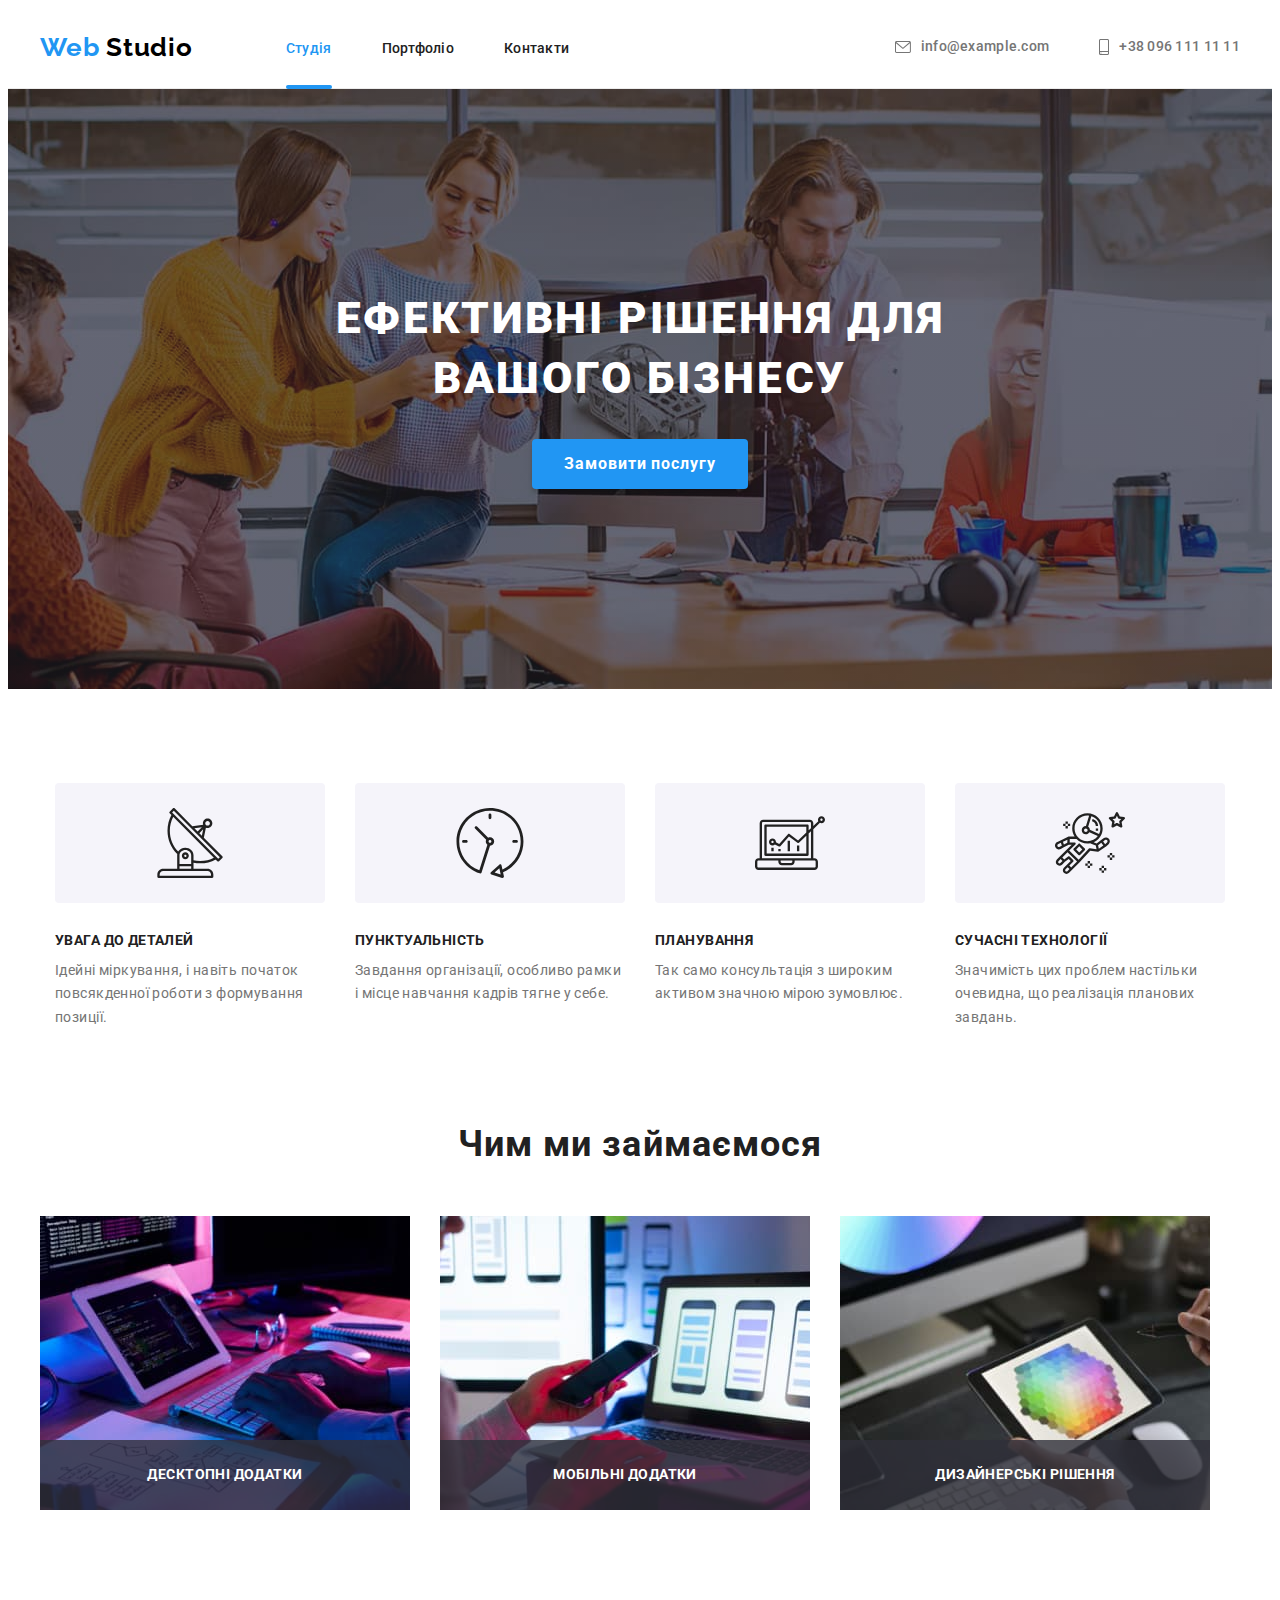
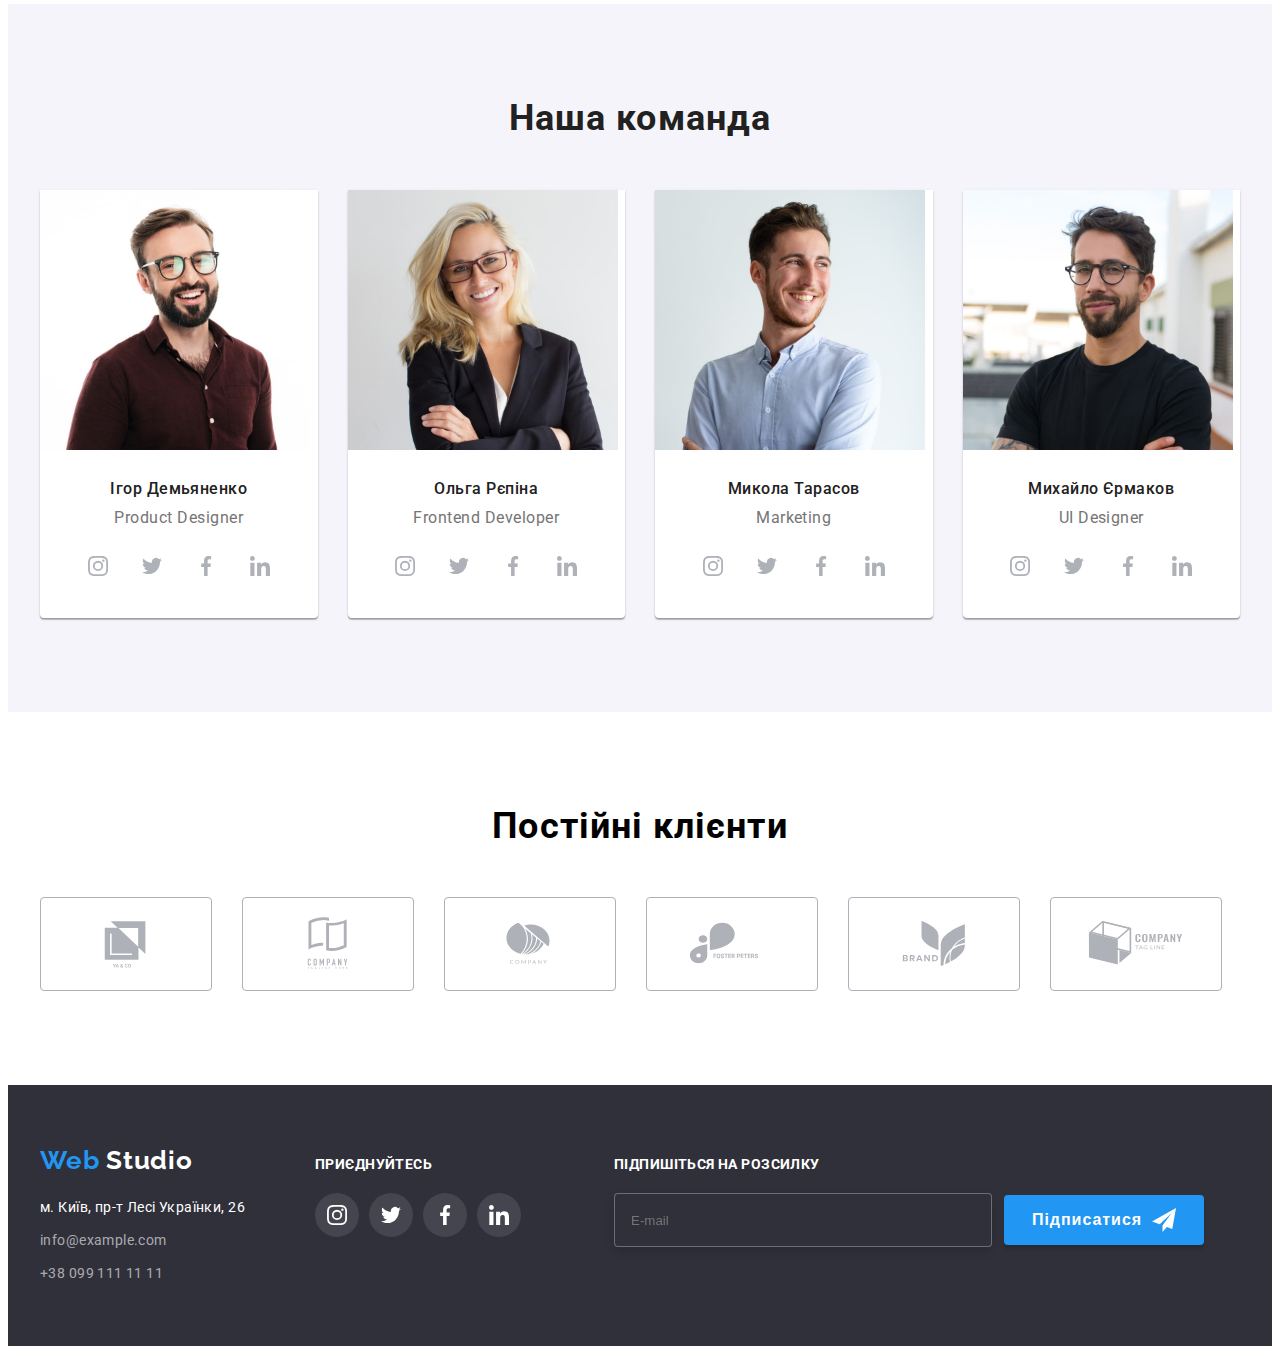
==== index.html @ 5a2a3f29 "for inspection" ====
<!DOCTYPE html>
<html lang="uk">
	<head>
		<meta charset="UTF-8" />
		<meta http-equiv="X-UA-Compatible" content="IE=edge" />
		<meta name="viewport" content="width=device-width, initial-scale=1.0" />
		<title>Головна</title>

		<!--Шрифти-->
		<link rel="preconnect" href="https://fonts.googleapis.com" />
		<link rel="preconnect" href="https://fonts.gstatic.com" crossorigin />
		<link
			href="https://fonts.googleapis.com/css2?family=Raleway:wght@700&family=Roboto:wght@400;500;700;900&display=swap"
			rel="stylesheet"
		/>

		<!-- Нормалізатор стилів modern-normalize -->
		<link
			rel="stylesheet"
			href="https://cdnjs.cloudflare.com/ajax/libs/modern-normalize/1.1.0/modern-normalize.min.css"
			integrity="sha512-wpPYUAdjBVSE4KJnH1VR1HeZfpl1ub8YT/NKx4PuQ5NmX2tKuGu6U/JRp5y+Y8XG2tV+wKQpNHVUX03MfMFn9Q=="
			crossorigin="anonymous"
			referrerpolicy="no-referrer"
		/>
		<link rel="stylesheet" href="https://cdnjs.cloudflare.com/ajax/libs/animate.css/4.1.1/animate.min.css" />
		<link href="https://unpkg.com/aos@2.3.1/dist/aos.css" rel="stylesheet" />

		<!--Кастомні стилі-->
		<link rel="stylesheet" href="./css/styles.css" />
	</head>
	<body>
		<!--Cекція header-->
		<header class="header">
			<div class="container">
				<a href="" class="header-logo link">
					Web
					<span class="header-colortext">Studio</span>
				</a>
				<nav class="header-nav">
					<ul class="header-list list">
						<li class="header-item">
							<a href="./index.html" class="header-link link current">Студія</a>
						</li>
						<li class="header-item">
							<a href="./portfolio.html" class="header-link link">Портфоліо</a>
						</li>
						<li class="header-item">
							<a href="" class="header-link link">Контакти</a>
						</li>
					</ul>
				</nav>
				<ul class="header-group list">
					<li class="header-group-item">
						<a href="mailto:info@example.com" class="header-contact link">
							<svg class="header-soc-icon" width="16" height="12">
								<use href="./images/about-4/icons.svg#icon-envelope"></use>
							</svg>
							info@example.com
						</a>
					</li>
					<li class="header-group-item">
						<a href="tell:+380961111111" class="header-tel link">
							<svg class="header-soc-icon" width="10" height="16">
								<use href="./images/about-4/icons.svg#icon-smartphone"></use>
							</svg>
							+38 096 111 11 11
						</a>
					</li>
				</ul>
			</div>
		</header>

		<!-- Блок унікального контенту на сторінці -->
		<main>
			<!--Cекція hero-->
			<section class="hero">
				<div class="container">
					<h1 class="hero-title">Ефективні рішення для вашого бізнесу</h1>
					<button type="button" class="hero-btn" data-modal-open>Замовити послугу</button>
				</div>
			</section>

			<!--Cекція about-->
			<section class="section about">
				<div class="container">
					<h2 class="visually-hidden">Обовязкові критерії компанії</h2>
					<ul class="about-list list">
						<li class="about-item">
							<a href="" class="about-soc-link link">
								<svg class="about-soc-icon" width="70" height="70">
									<use href="./images/about-4/icons.svg#icon-antenna"></use>
								</svg>
							</a>
							<h3 class="about-title">Увага до деталей</h3>
							<p class="about-text">Ідейні міркування, і навіть початок повсякденної роботи з формування позиції.</p>
						</li>
						<li class="about-item">
							<a href="" class="about-soc-link link">
								<svg class="about-soc-icon" width="70" height="70">
									<use href="./images/about-4/icons.svg#icon-clock"></use>
								</svg>
							</a>
							<h3 class="about-title">Пунктуальність</h3>
							<p class="about-text">Завдання організації, особливо рамки і місце навчання кадрів тягне у себе.</p>
						</li>
						<li class="about-item">
							<a href="" class="about-soc-link link">
								<svg class="about-soc-icon" width="70" height="70">
									<use href="./images/about-4/icons.svg#icon-diagram"></use>
								</svg>
							</a>
							<h3 class="about-title">Планування</h3>
							<p class="about-text">Так само консультація з широким активом значною мірою зумовлює.</p>
						</li>
						<li class="about-item">
							<a href="" class="about-soc-link link">
								<svg class="about-soc-icon" width="70" height="70">
									<use href="./images/about-4/icons.svg#icon-astronaut"></use>
								</svg>
							</a>
							<h3 class="about-title">Сучасні технології</h3>
							<p class="about-text">Значимість цих проблем настільки очевидна, що реалізація планових завдань.</p>
						</li>
					</ul>
				</div>
			</section>

			<!--Cекція employment-->
			<section class="section employment">
				<div class="container">
					<h2 class="employment-title title">Чим ми займаємося</h2>
					<ul class="employment-list list">
						<li class="employment-item">
							<img src="./images/about-1/img-1.jpg" alt="працює з ноутбуком" width="370" height="294" />
							<h3 class="employment-bottom-title">Десктопні додатки</h3>
						</li>
						<li class="employment-item">
							<img src="./images/about-1/img-2.jpg" alt="працює з ноутбуком і телефоном" width="370" height="294" />
							<h3 class="employment-bottom-title">Мобільні додатки</h3>
						</li>
						<li class="employment-item">
							<img src="./images/about-1/img-3.jpg" alt="працює з планшетом" width="370" height="294" />
							<h3 class="employment-bottom-title">Дизайнерські рішення</h3>
						</li>
					</ul>
				</div>
			</section>

			<!--Cекція portfolio-->
			<section class="section portfolio">
				<div class="container">
					<h2 class="portfolio-title title">Наша команда</h2>
					<ul class="portfolio-list list">
						<li class="portfolio-item">
							<img src="./images/about-2/img-1.jpg" alt="фото Ігора Демьяненка" width="270" height="260" />
							<div class="portfolio-conect">
								<h3 class="portfolio-title-name">Ігор Демьяненко</h3>
								<p class="portfolio-text">Product Designer</p>
								<ul class="portfolio-soc list">
									<li class="portfolio-soc-item">
										<a href="" class="portfolio-soc-link link">
											<svg class="portfolio-soc-icon" width="20" height="20">
												<use href="./images/about-4/icons.svg#icon-instagram"></use>
											</svg>
										</a>
									</li>
									<li class="portfolio-soc-item">
										<a href="" class="portfolio-soc-link link">
											<svg class="portfolio-soc-icon" width="20" height="20">
												<use href="./images/about-4/icons.svg#icon-twitter"></use>
											</svg>
										</a>
									</li>
									<li class="portfolio-soc-item">
										<a href="" class="portfolio-soc-link link">
											<svg class="portfolio-soc-icon" width="20" height="20">
												<use href="./images/about-4/icons.svg#icon-facebook"></use>
											</svg>
										</a>
									</li>
									<li class="portfolio-soc-item">
										<a href="" class="portfolio-soc-link link">
											<svg class="portfolio-soc-icon" width="20" height="20">
												<use href="./images/about-4/icons.svg#icon-linkedin"></use>
											</svg>
										</a>
									</li>
								</ul>
							</div>
						</li>
						<li class="portfolio-item">
							<img src="./images/about-2/img-2.jpg" alt="фото Ольги Рєпіної" width="270" height="260" />
							<div class="portfolio-conect">
								<h3 class="portfolio-title-name">Ольга Рєпіна</h3>
								<p class="portfolio-text">Frontend Developer</p>
								<ul class="portfolio-soc list">
									<li class="portfolio-soc-item">
										<a href="" class="portfolio-soc-link link">
											<svg class="portfolio-soc-icon" width="20" height="20">
												<use href="./images/about-4/icons.svg#icon-instagram"></use>
											</svg>
										</a>
									</li>
									<li class="portfolio-soc-item">
										<a href="" class="portfolio-soc-link link">
											<svg class="portfolio-soc-icon" width="20" height="20">
												<use href="./images/about-4/icons.svg#icon-twitter"></use>
											</svg>
										</a>
									</li>
									<li class="portfolio-soc-item">
										<a href="" class="portfolio-soc-link link">
											<svg class="portfolio-soc-icon" width="20" height="20">
												<use href="./images/about-4/icons.svg#icon-facebook"></use>
											</svg>
										</a>
									</li>
									<li class="portfolio-soc-item">
										<a href="" class="portfolio-soc-link link">
											<svg class="portfolio-soc-icon" width="20" height="20">
												<use href="./images/about-4/icons.svg#icon-linkedin"></use>
											</svg>
										</a>
									</li>
								</ul>
							</div>
						</li>
						<li class="portfolio-item">
							<img src="./images/about-2/img-3.jpg" alt="фото Миколи Тарасова" width="270" height="260" />
							<div class="portfolio-conect">
								<h3 class="portfolio-title-name">Микола Тарасов</h3>
								<p class="portfolio-text">Marketing</p>
								<ul class="portfolio-soc list">
									<li class="portfolio-soc-item">
										<a href="" class="portfolio-soc-link link">
											<svg class="portfolio-soc-icon" width="20" height="20">
												<use href="./images/about-4/icons.svg#icon-instagram"></use>
											</svg>
										</a>
									</li>
									<li class="portfolio-soc-item">
										<a href="" class="portfolio-soc-link link">
											<svg class="portfolio-soc-icon" width="20" height="20">
												<use href="./images/about-4/icons.svg#icon-twitter"></use>
											</svg>
										</a>
									</li>
									<li class="portfolio-soc-item">
										<a href="" class="portfolio-soc-link link">
											<svg class="portfolio-soc-icon" width="20" height="20">
												<use href="./images/about-4/icons.svg#icon-facebook"></use>
											</svg>
										</a>
									</li>
									<li class="portfolio-soc-item">
										<a href="" class="portfolio-soc-link link">
											<svg class="portfolio-soc-icon" width="20" height="20">
												<use href="./images/about-4/icons.svg#icon-linkedin"></use>
											</svg>
										</a>
									</li>
								</ul>
							</div>
						</li>
						<li class="portfolio-item">
							<img src="./images/about-2/img-4.jpg" alt="фото Михайла Єрмакова" width="270" height="260" />
							<div class="portfolio-conect">
								<h3 class="portfolio-title-name">Михайло Єрмаков</h3>
								<p class="portfolio-text">UI Designer</p>
								<ul class="portfolio-soc list">
									<li class="portfolio-soc-item">
										<a href="" class="portfolio-soc-link link">
											<svg class="portfolio-soc-icon" width="20" height="20">
												<use href="./images/about-4/icons.svg#icon-instagram"></use>
											</svg>
										</a>
									</li>
									<li class="portfolio-soc-item">
										<a href="" class="portfolio-soc-link link">
											<svg class="portfolio-soc-icon" width="20" height="20">
												<use href="./images/about-4/icons.svg#icon-twitter"></use>
											</svg>
										</a>
									</li>
									<li class="portfolio-soc-item">
										<a href="" class="portfolio-soc-link link">
											<svg class="portfolio-soc-icon" width="20" height="20">
												<use href="./images/about-4/icons.svg#icon-facebook"></use>
											</svg>
										</a>
									</li>
									<li class="portfolio-soc-item">
										<a href="" class="portfolio-soc-link link">
											<svg class="portfolio-soc-icon" width="20" height="20">
												<use href="./images/about-4/icons.svg#icon-linkedin"></use>
											</svg>
										</a>
									</li>
								</ul>
							</div>
						</li>
					</ul>
				</div>
			</section>

			<!--Cекція customers-->
			<section class="section customers">
				<div class="container">
					<h2 class="customers-title title">Постійні клієнти</h2>
					<ul class="customers-list list">
						<li class="customers-item">
							<a href="" class="customers-soc-link link">
								<svg class="customers-soc-icon" width="106" height="60">
									<use href="./images/about-4/icons.svg#icon-Logo-1"></use>
								</svg>
							</a>
						</li>
						<li class="customers-item">
							<a href="" class="customers-soc-link link">
								<svg class="customers-soc-icon" width="106" height="60">
									<use href="./images/about-4/icons.svg#icon-Logo-2"></use>
								</svg>
							</a>
						</li>
						<li class="customers-item">
							<a href="" class="customers-soc-link link">
								<svg class="customers-soc-icon" width="106" height="60">
									<use href="./images/about-4/icons.svg#icon-Logo-3"></use>
								</svg>
							</a>
						</li>
						<li class="customers-item">
							<a href="" class="customers-soc-link link">
								<svg class="customers-soc-icon" width="106" height="60">
									<use href="./images/about-4/icons.svg#icon-Logo-4"></use>
								</svg>
							</a>
						</li>
						<li class="customers-item">
							<a href="" class="customers-soc-link link">
								<svg class="customers-soc-icon" width="106" height="60">
									<use href="./images/about-4/icons.svg#icon-Logo-5"></use>
								</svg>
							</a>
						</li>
						<li class="customers-item">
							<a href="" class="customers-soc-link link">
								<svg class="customers-soc-icon" width="106" height="60">
									<use href="./images/about-4/icons.svg#icon-Logo-6"></use>
								</svg>
							</a>
						</li>
					</ul>
				</div>
			</section>
		</main>

		<!--Cекція footer-->
		<footer class="footer">
			<div class="container">
				<div class="footer-conect">
					<a href="" class="footer-logo link">
						Web
						<span class="footer-colortext">Studio</span>
					</a>
					<address class="footer-address">
						<ul class="footer-list list">
							<li class="footer-item">
								<a href="" class="footer-link link">м. Київ, пр-т Лесі Українки, 26</a>
							</li>
							<li class="footer-item">
								<a href="mailto:info@example.com" class="footer-contact link">info@example.com</a>
							</li>
							<li class="footer-item">
								<a href="tel:+380991111111" class="footer-contact link">+38 099 111 11 11</a>
							</li>
						</ul>
					</address>
				</div>
				<div class="footer-soc">
					<h3 class="footer-soc-title">Приєднуйтесь</h3>
					<ul class="footer-soc-list list">
						<li class="footer-soc-item">
							<a href="" class="footer-soc-link link">
								<svg class="footer-soc-icon" width="20" height="20">
									<use href="./images/about-4/icons.svg#icon-instagram"></use>
								</svg>
							</a>
						</li>
						<li class="footer-soc-item">
							<a href="" class="footer-soc-link link">
								<svg class="footer-soc-icon" width="20" height="20">
									<use href="./images/about-4/icons.svg#icon-twitter"></use>
								</svg>
							</a>
						</li>
						<li class="footer-soc-item">
							<a href="" class="footer-soc-link link">
								<svg class="footer-soc-icon" width="20" height="20">
									<use href="./images/about-4/icons.svg#icon-facebook"></use>
								</svg>
							</a>
						</li>
						<li class="footer-soc-item">
							<a href="" class="footer-soc-link link">
								<svg class="footer-soc-icon" width="20" height="20">
									<use href="./images/about-4/icons.svg#icon-linkedin"></use>
								</svg>
							</a>
						</li>
					</ul>
				</div>
				<div class="footer-subscription">
					<h2 class="footer-subscription-title">Підпишіться на розсилку</h2>
					<div class="footer-subscription-form">
						<label class="footer-subscription-lable" for="user-email"></label>
						<input
							class="footer-subscription-input"
							type="email"
							name="user-email"
							id="user-email"
							placeholder="E-mail"
						/>
						<button class="footer-subscription-button" type="submit">
							Підписатися
							<svg class="footer-subscription-icon" width="24" height="24">
								<use href="./images/about-4/icons.svg#icon-send"></use>
							</svg>
						</button>
					</div>
				</div>
			</div>
		</footer>
		<div class="backdrop is-hidden " data-modal>
			<div class="modal">
				<button type="button" class="modal-close" data-modal-close>
					<svg class="modal-soc-icon" width="18" height="18">
						<use href="./images/about-4/icons.svg#icon-close"></use>
					</svg>
				</button>
				<p class="modal-title">Залиште свої дані, ми вам передзвонимо</p>
				<form class="modal-form">
					<div class="input-field">
						<label class="input-title">Ім'я</label>
						<div class="input-wrap">
							<input type="name" class="form-input" name="user-name" />
							<svg class="input-icon" width="18" height="18">
								<use href="./images/about-4/icons.svg#icon-person"></use>
							</svg>
						</div>
					</div>
					<div class="input-field">
						<label class="input-title">Телефон</label>
						<div class="input-wrap">
							<input type="tel" class="form-input" name="user-tel" />
							<svg class="input-icon" width="18" height="18">
								<use href="./images/about-4/icons.svg#icon-phone"></use>
							</svg>
						</div>
					</div>
					<div class="input-field">
						<label class="input-title">Пошта</label>
						<div class="input-wrap">
							<input type="email" class="form-input" name="user-email" />
							<svg class="input-icon" width="18" height="18">
								<use href="./images/about-4/icons.svg#icon-email"></use>
							</svg>
						</div>
					</div>
					<div class="input-field">
						<label for="user-comment" class="input-title">Коментар</label>
						<textarea name="user-comment" id="user-comment" class="modal-text" placeholder="Введіть текст"></textarea>
					</div>
					<div class="input-field">
						<input
							type="checkbox"
							name="user-policy"
							value="true"
							id="user-policy"
							class="input-check visually-hidden"
						/>
						<label for="user-policy" class="check-text">
							<span>
								<svg class="check-icon" width="16" height="15">
									<use href="./images/about-4/icons.svg#icon-vector"></use>
								</svg>
							</span>
							Погоджуюся з розсилкою та приймаю
							<a class="modal-checkbox-link" href="">Умови договору</a>
						</label>
					</div>
					<button type="submit" class="form-btn">Відправити</button>
				</form>
			</div>
		</div>
		<script src="https://unpkg.com/aos@2.3.1/dist/aos.js"></script>
		<script>
			AOS.init();
		</script>
		<script src="./js/modal.js"></script>
	</body>
</html>
---- css/styles.css ----
:root {
	--main-title-color: #212121;
	--main-text-color: #757575;
	--main-contact-color: #757575;
	--main-tel-color: #757575;
	--main-logo-color: #2196f3;
	--main-color: #ffffff;
	--fill-color: #ffffff;
	--hover-focus-color: #2196f3;
	--hero-footer-background-color: #2f303a;
	--typical-lh: 1.14;
	--transition: 250ms cubic-bezier(0.4, 0, 0.2, 1);
}

p,
h1,
h2,
h3,
h4,
h5,
h6 {
	margin: 0;
}

ul {
	margin: 0;
	padding-left: 0;
}

button {
	cursor: pointer;
}

address {
	font-style: normal;
}
img {
	display: block;
	max-width: 100%;
	height: auto;
}

body {
	font-family: "Roboto", sans-serif;
}

.list {
	list-style: none;
}

.link {
	text-decoration: none;
}

.container {
	width: 1200px;
	padding-left: 15px;
	padding-right: 15px;
	margin-left: auto;
	margin-right: auto;
	/* outline: 2px solid red; */
}

.visually-hidden {
	position: absolute;
	white-space: nowrap;
	width: 1px;
	height: 1px;
	overflow: hidden;
	border: 0;
	padding: 0;
	clip: rect(0 0 0 0);
	clip-path: inset(50%);
	margin: -1px;
}

.title {
	font-weight: 700;
	font-size: 36px;
	line-height: 1.16;
	text-align: center;
	letter-spacing: 0.03em;
}

.section {
	padding-top: 94px;
	padding-bottom: 94px;
}

/* ----------------Секція header------------ */

.header {
	padding-top: 24px;
	padding-bottom: 25px;
	border-bottom: 1px solid #ececec;
}

.header-list {
	display: flex;
	column-gap: 50px;
}

.header .container {
	display: flex;
	align-items: center;
}

.header-group {
	display: flex;
	margin-left: auto;
}

.header-logo {
	font-family: "Raleway", sans-serif;
	font-weight: 700;
	font-size: 26px;
	line-height: 1.19;
	letter-spacing: 0.03em;
	color: var(--main-logo-color);
	margin-right: 93px;
}

.header-colortext {
	color: #000000;
}

.header-link {
	font-weight: 500;
	font-size: 14px;
	line-height: var(--typical-lh);
	letter-spacing: 0.02em;
	color: #212121;
	transition: color var(--transition);
	padding-bottom: 32px;
	padding-top: 32px;
	position: relative;
}

.current {
	color: #2196f3;
}

.header-link.current::after {
	content: "";
	position: absolute;
	width: 100%;
	height: 4px;
	background-color: #2196f3;
	border-radius: 2px;
	display: block;
	left: 0;
	bottom: -1px;
}

.header-contact {
	font-weight: 500;
	font-size: 14px;
	line-height: var(--typical-lh);
	letter-spacing: 0.02em;
	color: var(--main-contact-color);
	display: flex;
	align-items: center;
	transition: color var(--transition);
}

.header-tel {
	font-weight: 500;
	font-size: 14px;
	line-height: var(--typical-lh);
	letter-spacing: 0.02em;
	color: var(--main-tel-color);
	display: flex;
	align-items: center;
	transition: color var(--transition);
}

.header-group-item:not(:last-child) {
	margin-right: 50px;
}

.header-link:hover,
.header-link:focus {
	color: var(--hover-focus-color);
}

.header-contact:hover,
.header-contact:focus {
	color: var(--hover-focus-color);
}

.header-contact:hover .header-soc-icon,
.header-contact:focus .header-soc-icon {
	fill: currentColor;
}

.header-tel:hover,
.header-tel:focus {
	color: var(--hover-focus-color);
}

.header-tel:hover .header-soc-icon,
.header-tel:focus .header-soc-icon {
	fill: currentColor;
}

.header-soc-icon {
	margin-right: 10px;
	fill: var(--main-contact-color);
}

/* --------------Секція hero------------- */

.hero {
	background-image: linear-gradient(rgba(47, 48, 58, 0.4), rgba(47, 48, 58, 0.4)), url(../images/about-4/Img.jpg);
	background-repeat: no-repeat;
	background-position: center;
	background-size: cover;
	max-width: 1600px;
	margin: 0 auto;
	padding-top: 200px;
	padding-bottom: 200px;
}

.hero-title {
	font-weight: 900;
	font-size: 44px;
	line-height: 1.36;
	text-align: center;
	letter-spacing: 0.06em;
	text-transform: uppercase;
	color: var(--main-color);
	max-width: 696px;
	margin: 0 auto;
}

.hero-btn {
	min-width: 216px;
	height: 50px;
	font-family: inherit;
	font-weight: 700;
	font-size: 16px;
	line-height: 1.88;
	display: flex;
	align-items: center;
	text-align: center;
	letter-spacing: 0.06em;
	color: var(--main-color);
	background-color: #2196f3;
	cursor: pointer;
	display: block;
	margin: 0 auto;
	margin-top: 30px;
	box-shadow: 0px 4px 4px rgba(0, 0, 0, 0.15);
	border-radius: 4px;
	border: transparent;
}

/* --------------Cекція about------------- */

.about-list {
	display: flex;
	column-gap: 30px;
}

.about-soc-link {
	width: 270px;
	height: 120px;
	border-radius: 4px;
	background-color: #f5f4fa;
	display: flex;
	align-items: center;
	justify-content: center;
}

.about-soc-icon {
	fill: #212121;
}

.about-list {
	display: flex;
	justify-content: center;
}

.about-title {
	font-weight: 700;
	font-size: 14px;
	line-height: var(--typical-lh);
	letter-spacing: 0.03em;
	text-transform: uppercase;
	color: var(--main-title-color);
	margin-bottom: 10px;
	margin-top: 30px;
}

.about-text {
	font-size: 14px;
	line-height: 1.71;
	letter-spacing: 0.03em;
	color: var(--main-text-color);
}

.about-item {
	max-width: 270px;
}

/* -----------Cекція employment------------ */

.employment-list {
	display: flex;
	column-gap: 30px;
}

.employment {
	padding-top: 0;
}

.employment-title {
	color: var(--main-title-color);
	margin-bottom: 50px;
}

.employment-item {
	position: relative;
}

.employment-bottom-title {
	font-weight: 700;
	font-size: 14px;
	line-height: 1.14;
	letter-spacing: 0.03em;
	text-transform: uppercase;
	color: var(--main-color);
	bottom: 0;
	position: absolute;
	width: 370px;
	height: 70px;
	background-color: rgba(47, 48, 58, 0.8);
	display: flex;
	align-items: center;
	justify-content: center;
}

/* -----------Cекція portfolio--------- */

.portfolio {
	background-color: #f5f4fa;
	max-width: 1600px;
	margin: 0 auto;
}

.portfolio-title {
	color: var(--main-title-color);
	margin-bottom: 50px;
}

.portfolio-list {
	display: flex;
	column-gap: 30px;
}

.portfolio-item {
	width: calc((100% - 30px) / 4);
	border-radius: 0px 0px 4px 4px;
	box-shadow: 0px 1px 3px rgba(0, 0, 0, 0.12), 0px 1px 1px rgba(0, 0, 0, 0.14), 0px 2px 1px rgba(0, 0, 0, 0.2);
	background-color: #ffffff;
}

.portfolio-conect {
	padding-top: 30px;
	padding-bottom: 30px;
}

.portfolio-title-name {
	font-weight: 500;
	font-size: 16px;
	line-height: 1.18;
	text-align: center;
	letter-spacing: 0.03em;
	color: var(--main-title-color);
}

.portfolio-text {
	font-size: 16px;
	line-height: 1.18;
	text-align: center;
	letter-spacing: 0.03em;
	color: var(--main-text-color);
	margin-top: 10px;
	margin-bottom: 16px;
}

.portfolio-soc {
	display: flex;
	justify-content: center;
	gap: 10px;
}

.portfolio-soc-link {
	width: 44px;
	height: 44px;
	border-radius: 50%;
	background-color: #ffffff;
	display: flex;
	align-items: center;
	justify-content: center;
	transition: background-color var(--transition);
}

.portfolio-soc-icon {
	fill: #afb1b8;
	transition: fill var(--transition);
}

.portfolio-soc-link:hover,
.portfolio-soc-link:focus {
	background-color: #2196f3;
}

.portfolio-soc-link:hover .portfolio-soc-icon,
.portfolio-soc-link:focus .portfolio-soc-icon {
	fill: var(--fill-color);
}

/* ----------------Секція customers-------------- */

.customers-title {
	margin-bottom: 50px;
}

.customers-list {
	display: flex;
}

.customers-item:not(:last-child) {
	margin-right: 30px;
}

.customers-soc-link {
	width: 170px;
	height: 92px;
	border: 1px solid #afb1b8;
	border-radius: 4px;
	display: flex;
	align-items: center;
	justify-content: center;
	transition: border-color var(--transition);
}

.customers-soc-link:hover,
.customers-soc-link:focus {
	border-color: var(--hover-focus-color);
}

.customers-soc-icon {
	fill: #afb1b8;
	transition: fill var(--transition);
}

.customers-soc-link:hover .customers-soc-icon,
.customers-soc-link:focus .customers-soc-icon {
	fill: var(--hover-focus-color);
}

/* ----------------Cекція footer------------------- */

.footer {
	background-color: var(--hero-footer-background-color);
	padding-top: 60px;
	padding-bottom: 60px;
}

.footer .container {
	display: flex;
	align-items: baseline;
}

.footer-logo {
	font-family: "Raleway", sans-serif;
	font-weight: 700;
	font-size: 26px;
	line-height: 1.19;
	letter-spacing: 0.03em;
	color: var(--main-logo-color);
}

.footer-colortext {
	color: var(--main-color);
}

.footer-address {
	font-style: normal;
}

.footer-link {
	font-size: 14px;
	line-height: 1.71;
	letter-spacing: 0.03em;
	color: var(--main-color);
}

.footer-contact {
	font-size: 14px;
	line-height: 1.71;
	letter-spacing: 0.03em;
	color: rgba(255, 255, 255, 0.6);
}

.footer-item {
	margin-top: 20px;
}

.footer-item:not(:first-child) {
	margin-top: 9px;
}

.footer-soc {
	margin-left: 70px;
}

.footer-soc-title {
	font-weight: 700;
	font-size: 14px;
	line-height: 1.14;
	letter-spacing: 0.03em;
	text-transform: uppercase;
	color: var(--main-color);
	margin-bottom: 20px;
}

.footer-soc-list {
	display: flex;
	justify-content: center;
	gap: 10px;
}

.footer-soc-link {
	width: 44px;
	height: 44px;
	border-radius: 50%;
	background-color: rgba(255, 255, 255, 0.1);
	display: flex;
	align-items: center;
	justify-content: center;
	transition: background-color var(--transition);
}

.footer-soc-icon {
	fill: var(--fill-color);
	transition: fill var(--transition);
}

.footer-soc-link:hover,
.footer-soc-link:focus {
	background-color: #2196f3;
}

.footer-soc-link:hover .footer-soc-icon,
.footer-soc-link:focus .footer-soc-icon {
	fill: var(--fill-color);
}

.footer-subscription {
	margin-left: 93px;
}

.footer-subscription-title {
	font-weight: 700;
	font-size: 14px;
	line-height: 1.14;
	letter-spacing: 0.03em;
	text-transform: uppercase;
	color: var(--main-color);
	margin-bottom: 20px;
}

.footer-subscription-input {
	width: 358px;
	height: 50px;
	border: 1px solid rgba(255, 255, 255, 0.3);
	filter: drop-shadow(0px 4px 4px rgba(0, 0, 0, 0.15));
	border-radius: 4px;
	background-color: #2f303a;
	padding-left: 16px;
}

.footer-subscription-input:focus {
	outline-color: #2196f3;
}

.footer-subscription-form {
	display: flex;
	align-items: center;
	justify-content: center;
}

.footer-subscription-button {
	width: 200px;
	height: 50px;
	background-color: #2196f3;
	font-weight: 700;
	font-size: 16px;
	line-height: 1.88;
	letter-spacing: 0.06em;
	color: var(--main-color);
	border: transparent;
	border-radius: 4px;
	box-shadow: 0px 4px 4px rgba(0, 0, 0, 0.15);
	margin-left: 12px;
	display: flex;
	align-items: center;
	justify-content: center;
}

.footer-subscription-icon {
	fill: var(--fill-color);
	margin-left: 10px;
}

/* -----------------Портфоліо (другий макет)------------ */

.filter-btn {
	font-weight: 500;
	font-size: 16px;
	line-height: 1.62;
	text-align: center;
	letter-spacing: 0.03em;
	color: #212121;
	border: transparent;
	border-radius: 4px;
	padding: 6px 22px;
	transition: background-color var(--transition), color var(--transition), box-shadow var(--transition);
}

.filter-btn:hover,
.filter-btn:focus {
	background-color: #2196f3;
	color: var(--fill-color);
	box-shadow: 0px 3px 1px rgba(0, 0, 0, 0.1), 0px 1px 2px rgba(0, 0, 0, 0.08), 0px 2px 2px rgba(0, 0, 0, 0.12);
}

.gallery-title {
	font-weight: 700;
	font-size: 18px;
	line-height: 2;
	letter-spacing: 0.06em;
	color: var(--main-title-color);
}

.gallery-text {
	font-size: 16px;
	line-height: 1.88;
	letter-spacing: 0.03em;
	color: var(--main-text-color);
	margin-top: 4px;
}

.filter {
	display: flex;
	flex-wrap: wrap;
	gap: 8px;
	justify-content: center;
	margin-bottom: 50px;
}

.gallery {
	display: flex;
	flex-wrap: wrap;
	gap: 30px;
}

.gallery-link:hover,
.gallery-link:focus {
	box-shadow: 0px 1px 1px rgba(0, 0, 0, 0.12), 0px 4px 4px rgba(0, 0, 0, 0.06), 1px 4px 6px rgba(0, 0, 0, 0.16);
}

.gallery-link {
	display: block;
	transition: box-shadow var(--transition);
}

.gallery-content {
	padding: 20px 24px 20px 24px;
	border: 1px solid #eeeeee;
}

.gallery-link:hover .gallery-top-text,
.gallery-link:focus .gallery-top-text {
	transform: translateY(0);
}

.gallery-top-wrap {
	position: relative;
	overflow: hidden;
}

.gallery-top-text {
	font-weight: 400;
	font-size: 18px;
	line-height: 1.56;
	letter-spacing: 0.03em;
	color: var(--main-color);
	background-color: rgba(33, 150, 243, 0.9);
	position: absolute;
	top: 0;
	left: 0;
	padding: 63px 24px;
	transform: translateY(100%);
	transition: transform var(--transition);
}

/* -------------- Модальне вікно -----------------------*/

.backdrop {
	position: fixed;
	top: 0;
	width: 100%;
	height: 100%;
	background-color: rgba(0, 0, 0, 0.2);
	transition: opacity 500ms linear, visibility 500ms;
}

.modal {
	position: absolute;
	width: 528px;
	height: 581px;
	left: 50%;
	top: 50%;
	transform: translate(-50%, -50%);
	background-color: #ffffff;
	border-radius: 4px;
	box-shadow: 0px 1px 3px rgba(0, 0, 0, 0.12), 0px 1px 1px rgba(0, 0, 0, 0.14), 0px 2px 1px rgba(0, 0, 0, 0.2);
	padding: 40px 39px 40px 41px;
}

.modal-close {
	position: absolute;
	right: 8px;
	top: 8px;
	width: 30px;
	height: 30px;
	border: 1px solid rgba(0, 0, 0, 0.1);
	border-radius: 50%;
	background-color: transparent;
	display: flex;
	align-items: center;
	justify-content: center;
}

.modal-title {
	font-weight: 700;
	font-size: 20px;
	line-height: 1.15;
	text-align: center;
	letter-spacing: 0.03em;
	color: #212121;
	margin-bottom: 12px;
}

.input-title {
	font-weight: 400;
	font-size: 12px;
	line-height: 1.16;
	letter-spacing: 0.01em;
	color: #757575;
	display: block;
	margin-bottom: 4px;
}

.input-field {
	margin-bottom: 10px;
}

.input-wrap {
	position: relative;
}

.form-input {
	width: 100%;
	height: 40px;
	border: 1px solid rgba(33, 33, 33, 0.2);
	border-radius: 4px;
	font-size: 12px;
	padding-left: 42px;
}

.form-input:hover,
.form-input:focus {
	outline-color: #2196f3;
	cursor: pointer;
}

.form-input:hover + .input-icon,
.form-input:focus + .input-icon {
	fill: #2196f3;
	transition: var(--transition);
}

.input-icon {
	position: absolute;
	left: 12px;
	top: 50%;
	transform: translateY(-50%);
}

.modal-text {
	width: 448px;
	height: 120px;
	border: 1px solid rgba(33, 33, 33, 0.2);
	border-radius: 4px;
	font-weight: 400;
	font-size: 12px;
	line-height: 1.16;
	letter-spacing: 0.01em;
	color: rgba(117, 117, 117, 0.5);
	padding: 12px 16px;
	resize: none;
}

.modal-text:hover,
.modal-text:focus {
	outline-color: #2196f3;
	cursor: pointer;
}

.check-text {
	font-size: 14px;
	line-height: 1.71;
	letter-spacing: 0.03em;
	color: #757575;
	display: flex;
	align-items: center;
}

.check-text:hover {
	cursor: pointer;
}

.check-text span {
	width: 16px;
	height: 15px;
	border: 2px solid #212121;
	border-radius: 3px;
	margin-right: 8px;
	display: flex;
	align-items: center;
	justify-content: center;
	transition: background-color var(--transition), border-color var(--transition);
}

.check-icon {
	fill: transparent;
	transition: fill var(--transition);
}

.modal-checkbox {
	display: block;
	align-items: center;
	justify-content: center;
}

.modal-checkbox-link {
	font-weight: 400;
	font-size: 14px;
	line-height: 1.71;
	letter-spacing: 0.03em;
	margin-left: 5px;
	color: #2196f3;
}

.input-check:checked + .check-text span {
	background-color: #2196f3;
	border-color: #2196f3;
	border: none;
}

.input-check:checked + .check-text .check-icon {
	fill: var(--main-color);
}

.input-check:focus + .check-text span {
	border-color: #2196f3;
}

.form-btn {
	width: 200px;
	height: 50px;
	font-weight: 700;
	letter-spacing: 0.06em;
	color: var(--main-color);
	background-color: #188ce8;
	border-radius: 4px;
	box-shadow: 0px 4px 4px rgba(0, 0, 0, 0.15);
	border: transparent;
	display: block;
	margin: 0 auto;
}

.is-hidden {
	opacity: 0;
	visibility: hidden;
	pointer-events: none;
}

.no-scroll {
	overflow: hidden;
}

.modal-soc-icon {
	fill: #000000;
}

.modal-soc-icon:hover,
.modal-soc-icon:focus {
	fill: var(--hover-focus-color);
}
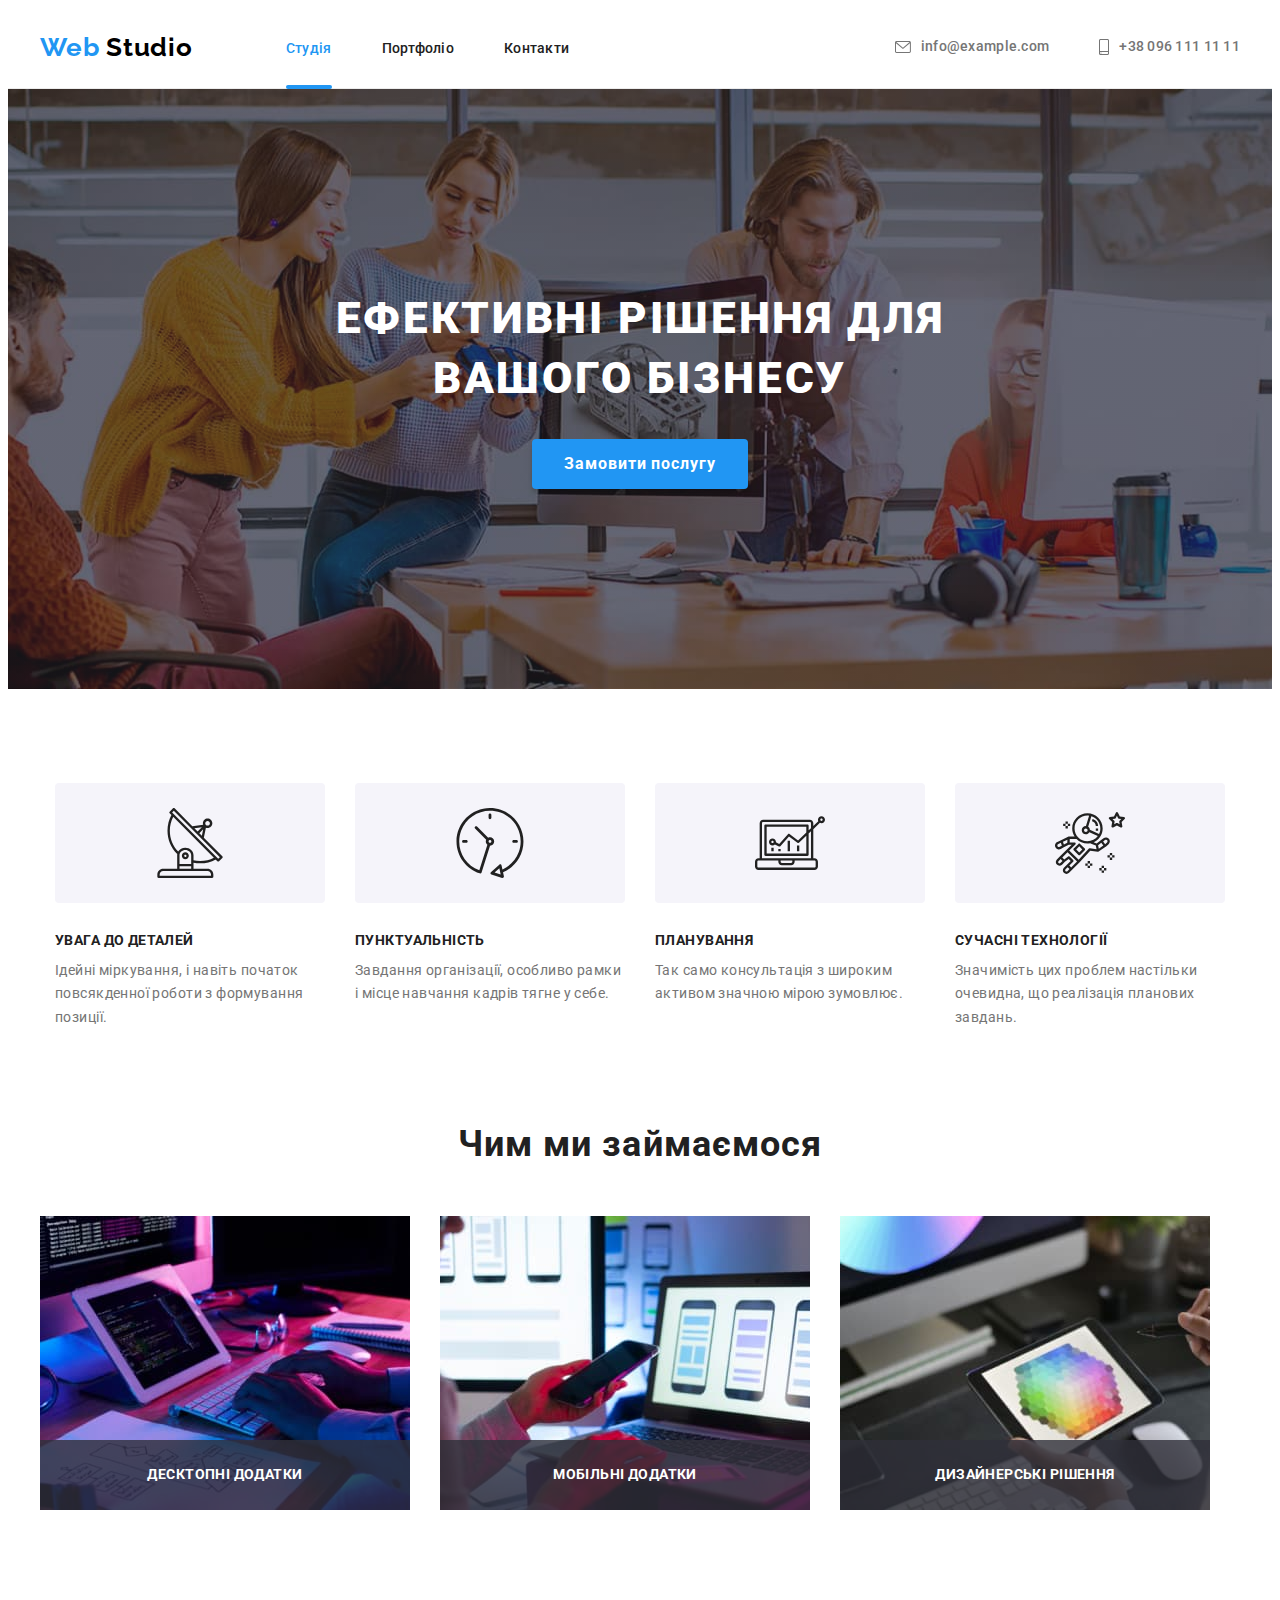
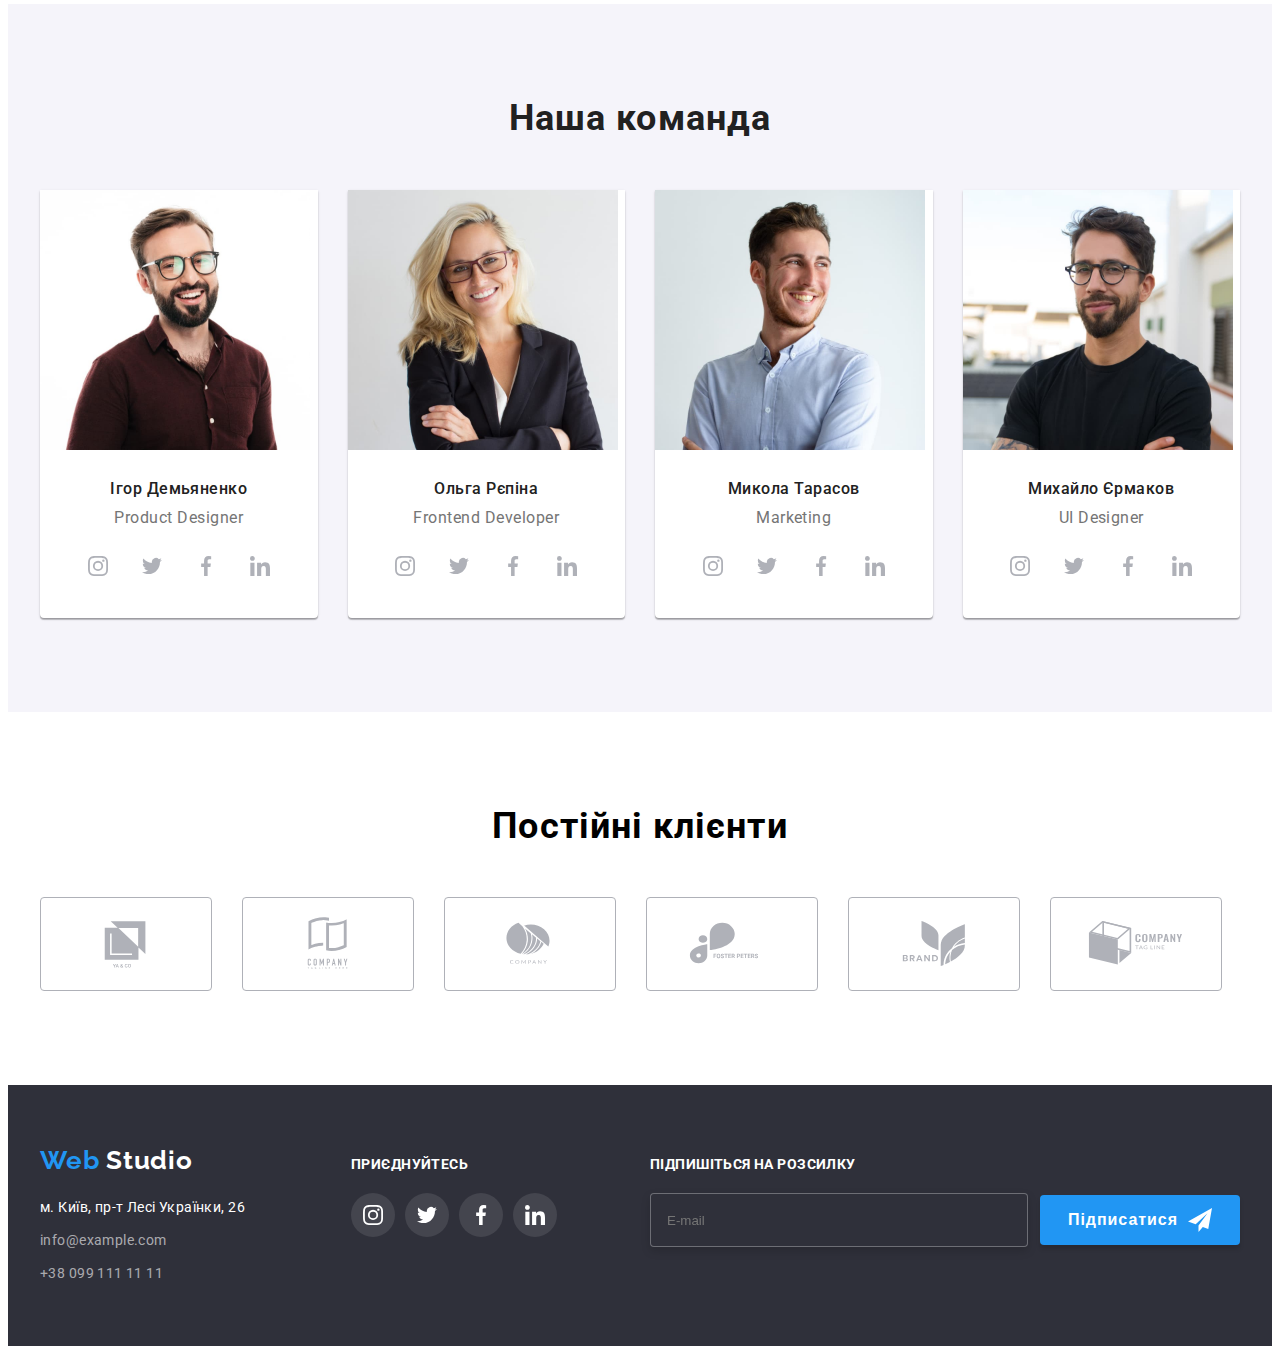
==== commit f15f94e8: "corrected" ====
--- a/index.html
+++ b/index.html
@@ -412,26 +412,21 @@
 				</div>
 				<div class="footer-subscription">
 					<h2 class="footer-subscription-title">Підпишіться на розсилку</h2>
-					<div class="footer-subscription-form">
-						<label class="footer-subscription-lable" for="user-email"></label>
-						<input
-							class="footer-subscription-input"
-							type="email"
-							name="user-email"
-							id="user-email"
-							placeholder="E-mail"
-						/>
-						<button class="footer-subscription-button" type="submit">
-							Підписатися
-							<svg class="footer-subscription-icon" width="24" height="24">
-								<use href="./images/about-4/icons.svg#icon-send"></use>
-							</svg>
-						</button>
-					</div>
+					<form class="footer-form">
+						<div class="footer-subscription-form">
+							<input class="footer-subscription-input" type="email" name="email" id="email" placeholder="E-mail" />
+							<button class="footer-subscription-button" type="submit">
+								Підписатися
+								<svg class="footer-subscription-icon" width="24" height="24">
+									<use href="./images/about-4/icons.svg#icon-send"></use>
+								</svg>
+							</button>
+						</div>
+					</form>
 				</div>
 			</div>
 		</footer>
-		<div class="backdrop is-hidden " data-modal>
+		<div class="backdrop is-hidden" data-modal>
 			<div class="modal">
 				<button type="button" class="modal-close" data-modal-close>
 					<svg class="modal-soc-icon" width="18" height="18">
@@ -441,35 +436,35 @@
 				<p class="modal-title">Залиште свої дані, ми вам передзвонимо</p>
 				<form class="modal-form">
 					<div class="input-field">
-						<label class="input-title">Ім'я</label>
+						<label class="input-title" for="user-name">Ім'я</label>
 						<div class="input-wrap">
-							<input type="name" class="form-input" name="user-name" />
+							<input class="form-input" type="text" name="user-name" id="user-name" />
 							<svg class="input-icon" width="18" height="18">
 								<use href="./images/about-4/icons.svg#icon-person"></use>
 							</svg>
 						</div>
 					</div>
 					<div class="input-field">
-						<label class="input-title">Телефон</label>
+						<label class="input-title" for="user-tel">Телефон</label>
 						<div class="input-wrap">
-							<input type="tel" class="form-input" name="user-tel" />
+							<input class="form-input" type="tel" name="user-tel" id="user-tel" />
 							<svg class="input-icon" width="18" height="18">
 								<use href="./images/about-4/icons.svg#icon-phone"></use>
 							</svg>
 						</div>
 					</div>
 					<div class="input-field">
-						<label class="input-title">Пошта</label>
+						<label class="input-title" for="user-email">Пошта</label>
 						<div class="input-wrap">
-							<input type="email" class="form-input" name="user-email" />
+							<input class="form-input" type="email" name="user-email" id="user-email" />
 							<svg class="input-icon" width="18" height="18">
 								<use href="./images/about-4/icons.svg#icon-email"></use>
 							</svg>
 						</div>
 					</div>
 					<div class="input-field">
-						<label for="user-comment" class="input-title">Коментар</label>
-						<textarea name="user-comment" id="user-comment" class="modal-text" placeholder="Введіть текст"></textarea>
+						<label class="input-title" for="user-comment">Коментар</label>
+						<textarea class="modal-text" name="user-comment" id="user-comment" placeholder="Введіть текст"></textarea>
 					</div>
 					<div class="input-field">
 						<input
@@ -479,7 +474,7 @@
 							id="user-policy"
 							class="input-check visually-hidden"
 						/>
-						<label for="user-policy" class="check-text">
+						<label class="check-text" for="user-policy">
 							<span>
 								<svg class="check-icon" width="16" height="15">
 									<use href="./images/about-4/icons.svg#icon-vector"></use>
--- a/css/styles.css
+++ b/css/styles.css
@@ -474,6 +474,10 @@
 	align-items: baseline;
 }
 
+.footer-conect {
+	flex-grow: 1;
+}
+
 .footer-logo {
 	font-family: "Raleway", sans-serif;
 	font-weight: 700;
@@ -764,10 +768,11 @@
 	color: #757575;
 	display: block;
 	margin-bottom: 4px;
+	cursor: pointer;
 }
 
 .input-field {
-	margin-bottom: 10px;
+	margin-bottom: 20px;
 }
 
 .input-wrap {
@@ -803,6 +808,7 @@
 }
 
 .modal-text {
+	display: block;
 	width: 448px;
 	height: 120px;
 	border: 1px solid rgba(33, 33, 33, 0.2);
@@ -829,6 +835,7 @@
 	color: #757575;
 	display: flex;
 	align-items: center;
+	justify-content: center;
 }
 
 .check-text:hover {
@@ -893,6 +900,7 @@
 	border: transparent;
 	display: block;
 	margin: 0 auto;
+	margin-top: 30px;
 }
 
 .is-hidden {
